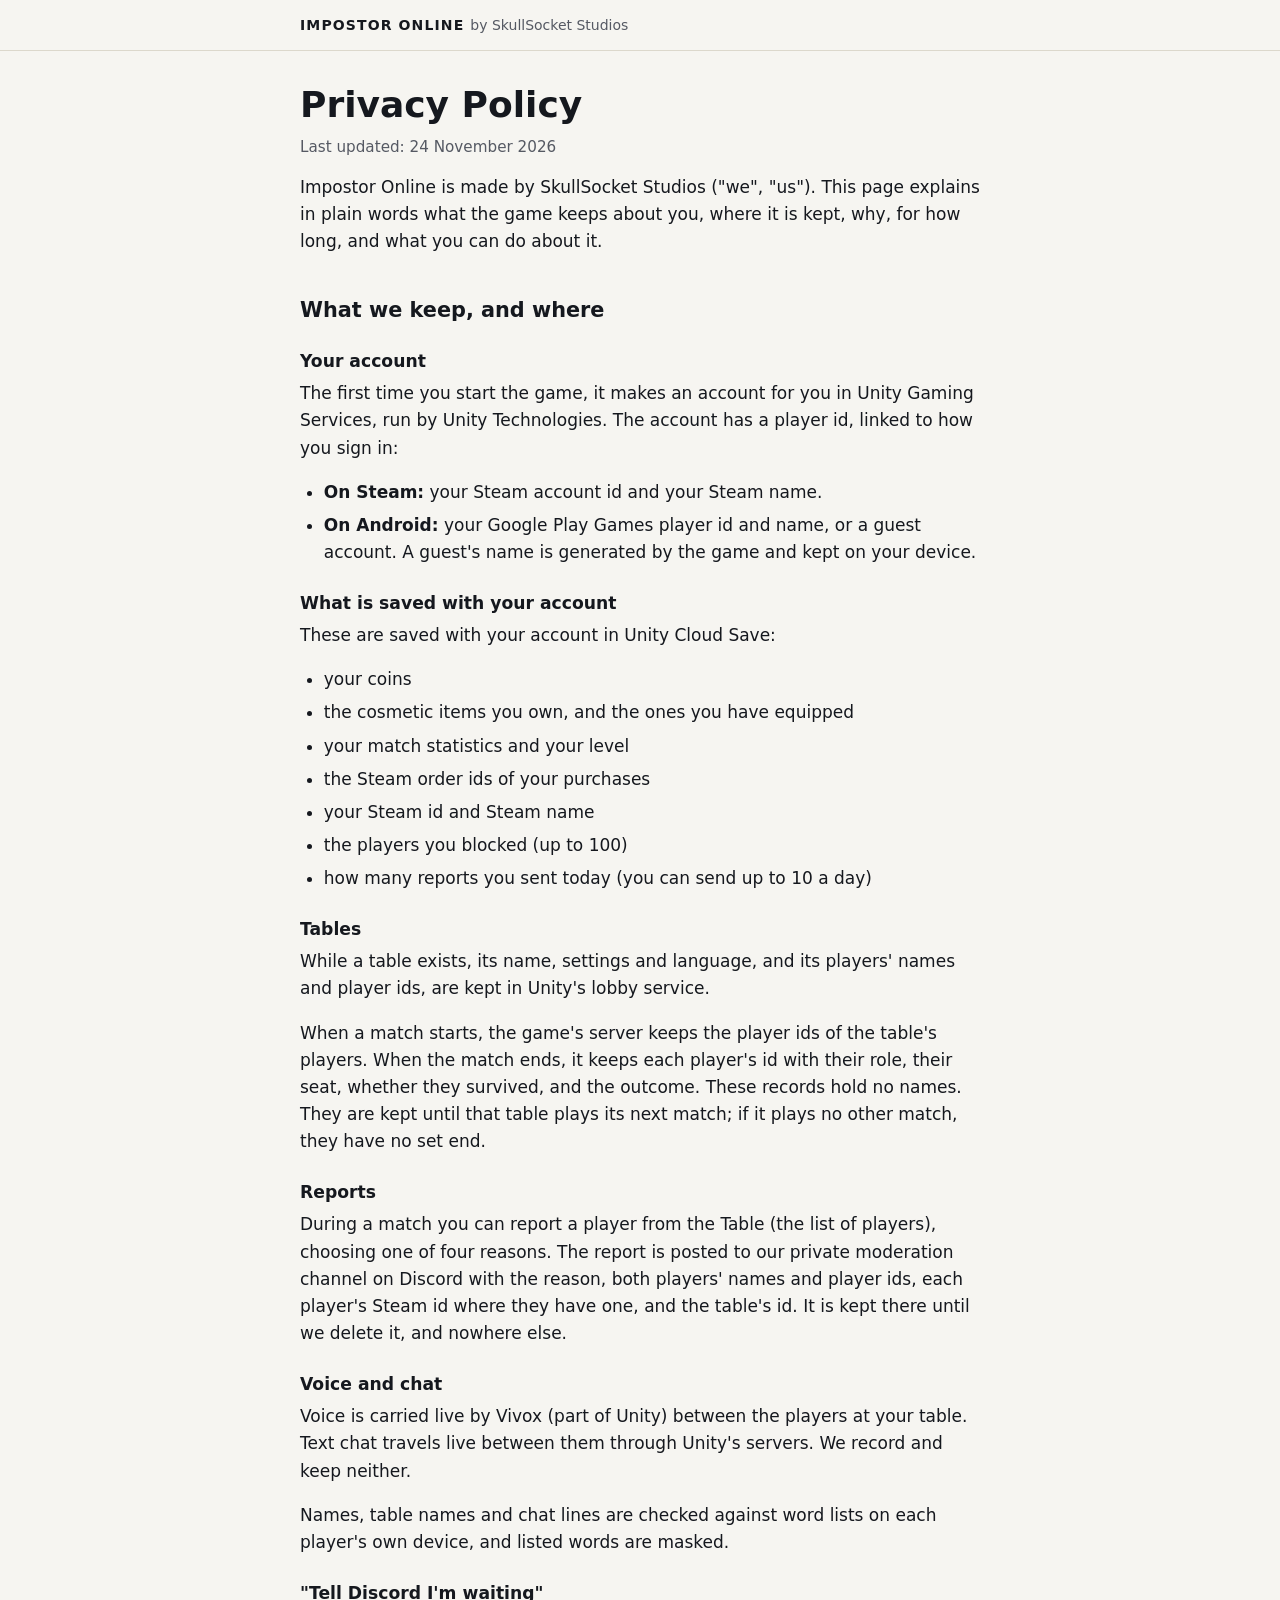
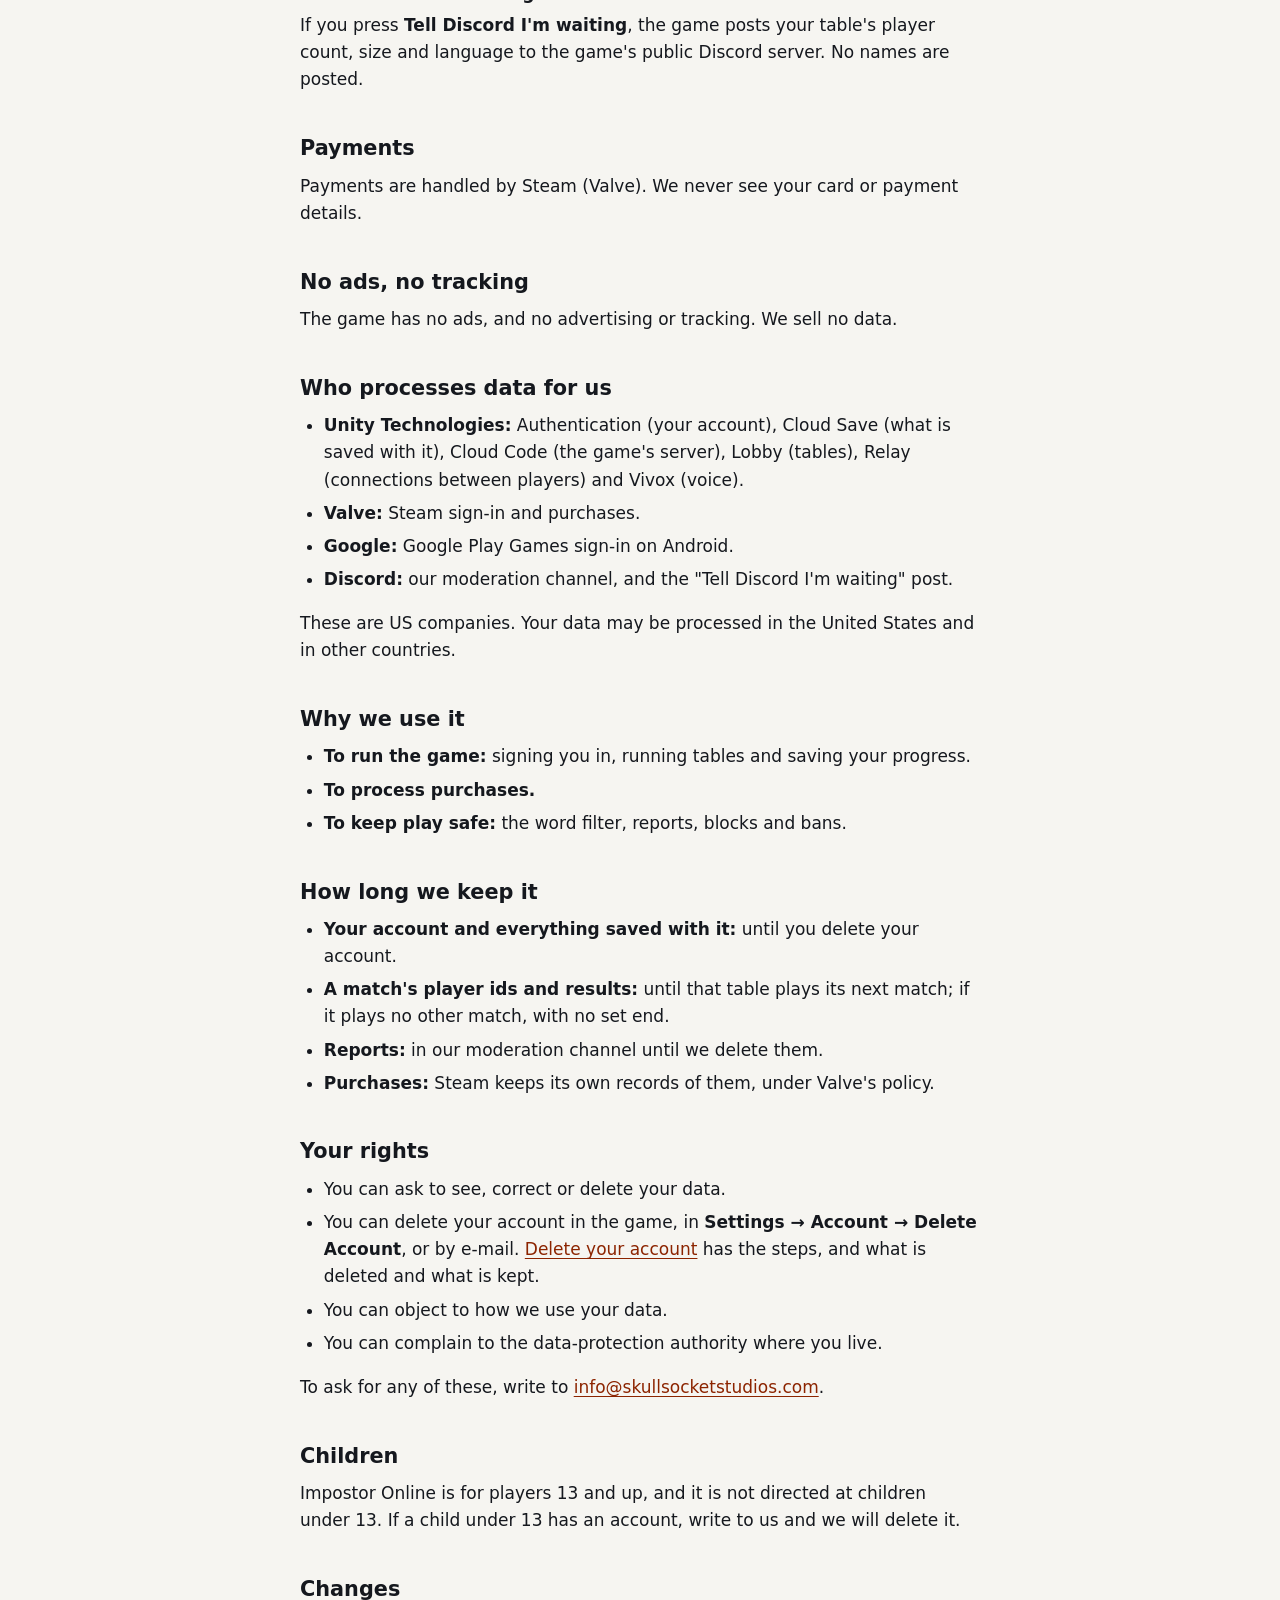
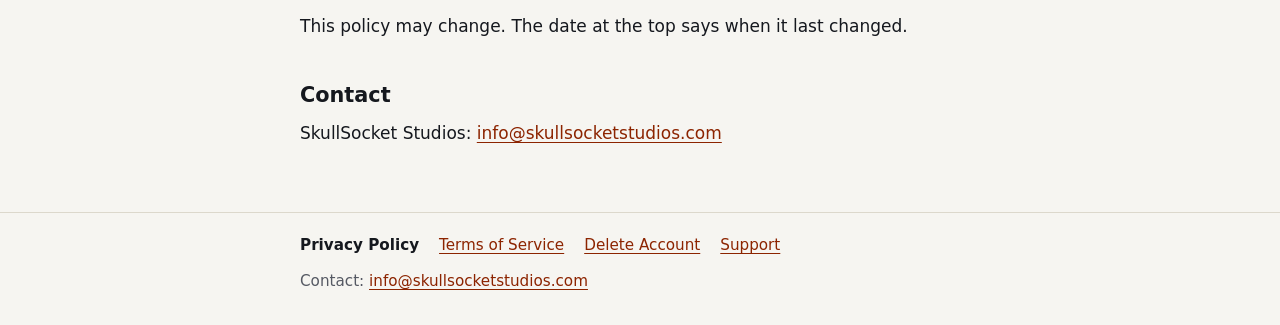
==== privacy/index.html @ 0ed31414 "Add the join page, App Links file and the policy pages Co-Authored-By: Claude Opus 5.5 <noreply@anth" ====
<!doctype html>
<html lang="en">
<head>
<meta charset="utf-8">
<meta name="viewport" content="width=device-width, initial-scale=1">
<title>Privacy Policy – Impostor Online</title>
<link rel="stylesheet" href="/assets/site.css">
</head>
<body>
<header class="site-header">
  <div class="wrap">
    <p class="brand">Impostor Online <span>by SkullSocket Studios</span></p>
  </div>
</header>

<main class="wrap">
  <h1>Privacy Policy</h1>
  <p class="updated">Last updated: <time datetime="2026-11-24">24 November 2026</time></p>

  <p>Impostor Online is made by SkullSocket Studios ("we", "us"). This page explains in plain words what the game keeps about you, where it is kept, why, for how long, and what you can do about it.</p>

  <h2>What we keep, and where</h2>

  <h3>Your account</h3>
  <p>The first time you start the game, it makes an account for you in Unity Gaming Services, run by Unity Technologies. The account has a player id, linked to how you sign in:</p>
  <ul>
    <li><strong>On Steam:</strong> your Steam account id and your Steam name.</li>
    <li><strong>On Android:</strong> your Google Play Games player id and name, or a guest account. A guest's name is generated by the game and kept on your device.</li>
  </ul>

  <h3>What is saved with your account</h3>
  <p>These are saved with your account in Unity Cloud Save:</p>
  <ul>
    <li>your coins</li>
    <li>the cosmetic items you own, and the ones you have equipped</li>
    <li>your match statistics and your level</li>
    <li>the Steam order ids of your purchases</li>
    <li>your Steam id and Steam name</li>
    <li>the players you blocked (up to 100)</li>
    <li>how many reports you sent today (you can send up to 10 a day)</li>
  </ul>

  <h3>Tables</h3>
  <p>While a table exists, its name, settings and language, and its players' names and player ids, are kept in Unity's lobby service.</p>
  <p>When a match starts, the game's server keeps the player ids of the table's players. When the match ends, it keeps each player's id with their role, their seat, whether they survived, and the outcome. These records hold no names. They are kept until that table plays its next match; if it plays no other match, they have no set end.</p>

  <h3>Reports</h3>
  <p>During a match you can report a player from the Table (the list of players), choosing one of four reasons. The report is posted to our private moderation channel on Discord with the reason, both players' names and player ids, each player's Steam id where they have one, and the table's id. It is kept there until we delete it, and nowhere else.</p>

  <h3>Voice and chat</h3>
  <p>Voice is carried live by Vivox (part of Unity) between the players at your table. Text chat travels live between them through Unity's servers. We record and keep neither.</p>
  <p>Names, table names and chat lines are checked against word lists on each player's own device, and listed words are masked.</p>

  <h3>"Tell Discord I'm waiting"</h3>
  <p>If you press <strong>Tell Discord I'm waiting</strong>, the game posts your table's player count, size and language to the game's public Discord server. No names are posted.</p>

  <h2>Payments</h2>
  <p>Payments are handled by Steam (Valve). We never see your card or payment details.</p>

  <h2>No ads, no tracking</h2>
  <p>The game has no ads, and no advertising or tracking. We sell no data.</p>

  <h2>Who processes data for us</h2>
  <ul>
    <li><strong>Unity Technologies:</strong> Authentication (your account), Cloud Save (what is saved with it), Cloud Code (the game's server), Lobby (tables), Relay (connections between players) and Vivox (voice).</li>
    <li><strong>Valve:</strong> Steam sign-in and purchases.</li>
    <li><strong>Google:</strong> Google Play Games sign-in on Android.</li>
    <li><strong>Discord:</strong> our moderation channel, and the "Tell Discord I'm waiting" post.</li>
  </ul>
  <p>These are US companies. Your data may be processed in the United States and in other countries.</p>

  <h2>Why we use it</h2>
  <ul>
    <li><strong>To run the game:</strong> signing you in, running tables and saving your progress.</li>
    <li><strong>To process purchases.</strong></li>
    <li><strong>To keep play safe:</strong> the word filter, reports, blocks and bans.</li>
  </ul>

  <h2>How long we keep it</h2>
  <ul>
    <li><strong>Your account and everything saved with it:</strong> until you delete your account.</li>
    <li><strong>A match's player ids and results:</strong> until that table plays its next match; if it plays no other match, with no set end.</li>
    <li><strong>Reports:</strong> in our moderation channel until we delete them.</li>
    <li><strong>Purchases:</strong> Steam keeps its own records of them, under Valve's policy.</li>
  </ul>

  <h2>Your rights</h2>
  <ul>
    <li>You can ask to see, correct or delete your data.</li>
    <li>You can delete your account in the game, in <strong>Settings → Account → Delete Account</strong>, or by e-mail. <a href="/delete-account/">Delete your account</a> has the steps, and what is deleted and what is kept.</li>
    <li>You can object to how we use your data.</li>
    <li>You can complain to the data-protection authority where you live.</li>
  </ul>
  <p>To ask for any of these, write to <a href="mailto:info@skullsocketstudios.com">info@skullsocketstudios.com</a>.</p>

  <h2>Children</h2>
  <p>Impostor Online is for players 13 and up, and it is not directed at children under 13. If a child under 13 has an account, write to us and we will delete it.</p>

  <h2>Changes</h2>
  <p>This policy may change. The date at the top says when it last changed.</p>

  <h2>Contact</h2>
  <p>SkullSocket Studios: <a href="mailto:info@skullsocketstudios.com">info@skullsocketstudios.com</a></p>
</main>

<footer class="site-footer">
  <div class="wrap">
    <nav aria-label="Policies">
      <a href="/privacy/" aria-current="page">Privacy Policy</a>
      <a href="/terms/">Terms of Service</a>
      <a href="/delete-account/">Delete Account</a>
      <a href="/support/">Support</a>
    </nav>
    <p>Contact: <a href="mailto:info@skullsocketstudios.com">info@skullsocketstudios.com</a></p>
  </div>
</footer>
</body>
</html>
---- assets/site.css ----
/* skullsocketgames.com: one look for every page, light and dark.
   Everything is local: no web fonts, no images, nothing from another host.
   Dark is the game's own look (its dark ink, its yellow accent); light uses the game's dark red call to action. */

:root {
  color-scheme: light dark;
  --bg: #f6f5f1;
  --surface: #ffffff;
  --text: #15181e;
  --muted: #555963;
  --line: #dcd8cc;
  --link: #8c2400;
  --button-bg: #731800;
  --button-text: #ffffff;
}

@media (prefers-color-scheme: dark) {
  :root {
    --bg: #15181e;
    --surface: #1f232b;
    --text: #ecebe6;
    --muted: #bcb9ad;
    --line: #353a45;
    --link: #e5d64b;
    --button-bg: #e5d64b;
    --button-text: #15181e;
  }
}

*,
*::before,
*::after {
  box-sizing: border-box;
}

[hidden] {
  display: none !important;
}

html {
  -webkit-text-size-adjust: 100%;
  text-size-adjust: 100%;
}

body {
  margin: 0;
  background: var(--bg);
  color: var(--text);
  font-family: system-ui, -apple-system, BlinkMacSystemFont, "Segoe UI", Roboto, "Helvetica Neue", Arial, sans-serif;
  font-size: 1.0625rem;
  line-height: 1.6;
  overflow-wrap: break-word;
}

/* 680px of content between 16px gutters. */
.wrap {
  max-width: 712px;
  margin: 0 auto;
  padding-left: 16px;
  padding-right: 16px;
}

.site-header {
  border-bottom: 1px solid var(--line);
}

.brand {
  margin: 0;
  padding: 14px 0;
  font-size: 0.875rem;
  font-weight: 800;
  letter-spacing: 0.08em;
  text-transform: uppercase;
}

.brand span {
  color: var(--muted);
  font-weight: 400;
  letter-spacing: normal;
  text-transform: none;
}

main {
  padding-top: 32px;
  padding-bottom: 48px;
}

h1 {
  margin: 0 0 8px;
  font-size: clamp(1.75rem, 7vw, 2.25rem);
  line-height: 1.2;
}

h2 {
  margin: 2em 0 0.5em;
  font-size: 1.3rem;
  line-height: 1.3;
}

h3 {
  margin: 1.5em 0 0.4em;
  font-size: 1.075rem;
  line-height: 1.35;
}

p,
ul,
ol {
  margin: 0 0 1em;
}

ul,
ol {
  padding-left: 1.4em;
}

li {
  margin-bottom: 0.35em;
}

a {
  color: var(--link);
  text-decoration-thickness: 1px;
  text-underline-offset: 0.18em;
}

a:focus-visible {
  outline: 3px solid var(--link);
  outline-offset: 2px;
  border-radius: 2px;
}

.updated {
  color: var(--muted);
  font-size: 0.95rem;
}

.site-footer {
  border-top: 1px solid var(--line);
  color: var(--muted);
  font-size: 0.95rem;
}

.site-footer .wrap {
  padding-top: 20px;
  padding-bottom: 32px;
}

.site-footer nav {
  display: flex;
  flex-wrap: wrap;
  gap: 8px 20px;
  margin-bottom: 12px;
}

.site-footer p {
  margin: 0;
}

.site-footer a[aria-current="page"] {
  color: var(--text);
  font-weight: 600;
  text-decoration: none;
}

/* The join page. */

.code {
  margin: 12px 0 16px;
  padding: 18px 12px;
  border: 1px solid var(--line);
  border-radius: 12px;
  background: var(--surface);
  font-family: ui-monospace, "SF Mono", SFMono-Regular, Menlo, Consolas, "Liberation Mono", monospace;
  font-size: clamp(2.25rem, 12vw, 3.5rem);
  font-weight: 700;
  line-height: 1.1;
  letter-spacing: 0.25em;
  /* Balances the spacing after the last character, so the code sits centred. */
  text-indent: 0.25em;
  text-align: center;
  /* One click or tap selects the whole code; letter-spacing adds nothing to what is copied. */
  -webkit-user-select: all;
  user-select: all;
}

.store {
  margin-top: 28px;
}

.button {
  display: inline-block;
  min-height: 48px;
  padding: 12px 24px;
  border-radius: 10px;
  background: var(--button-bg);
  color: var(--button-text);
  font-weight: 700;
  line-height: 24px;
  text-decoration: none;
}

.button:hover {
  filter: brightness(1.12);
}

.button:focus-visible {
  outline-offset: 3px;
}
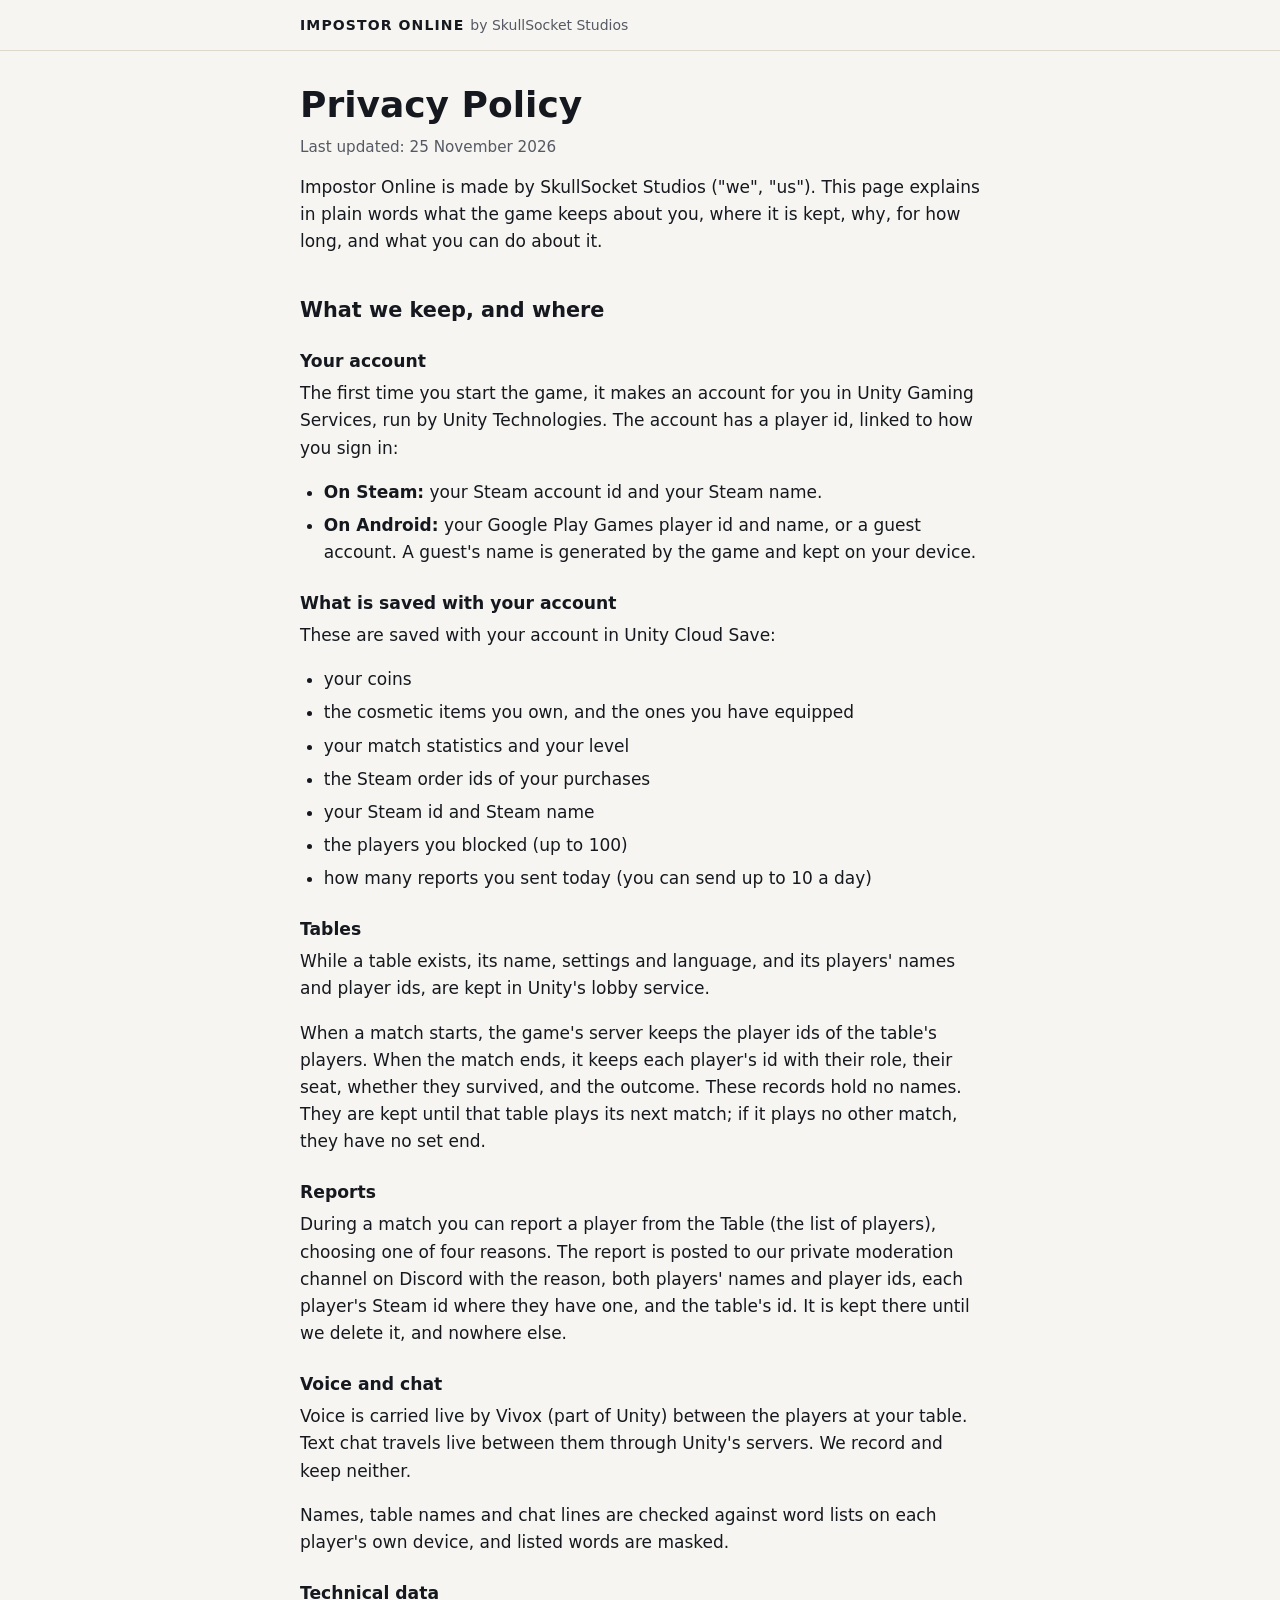
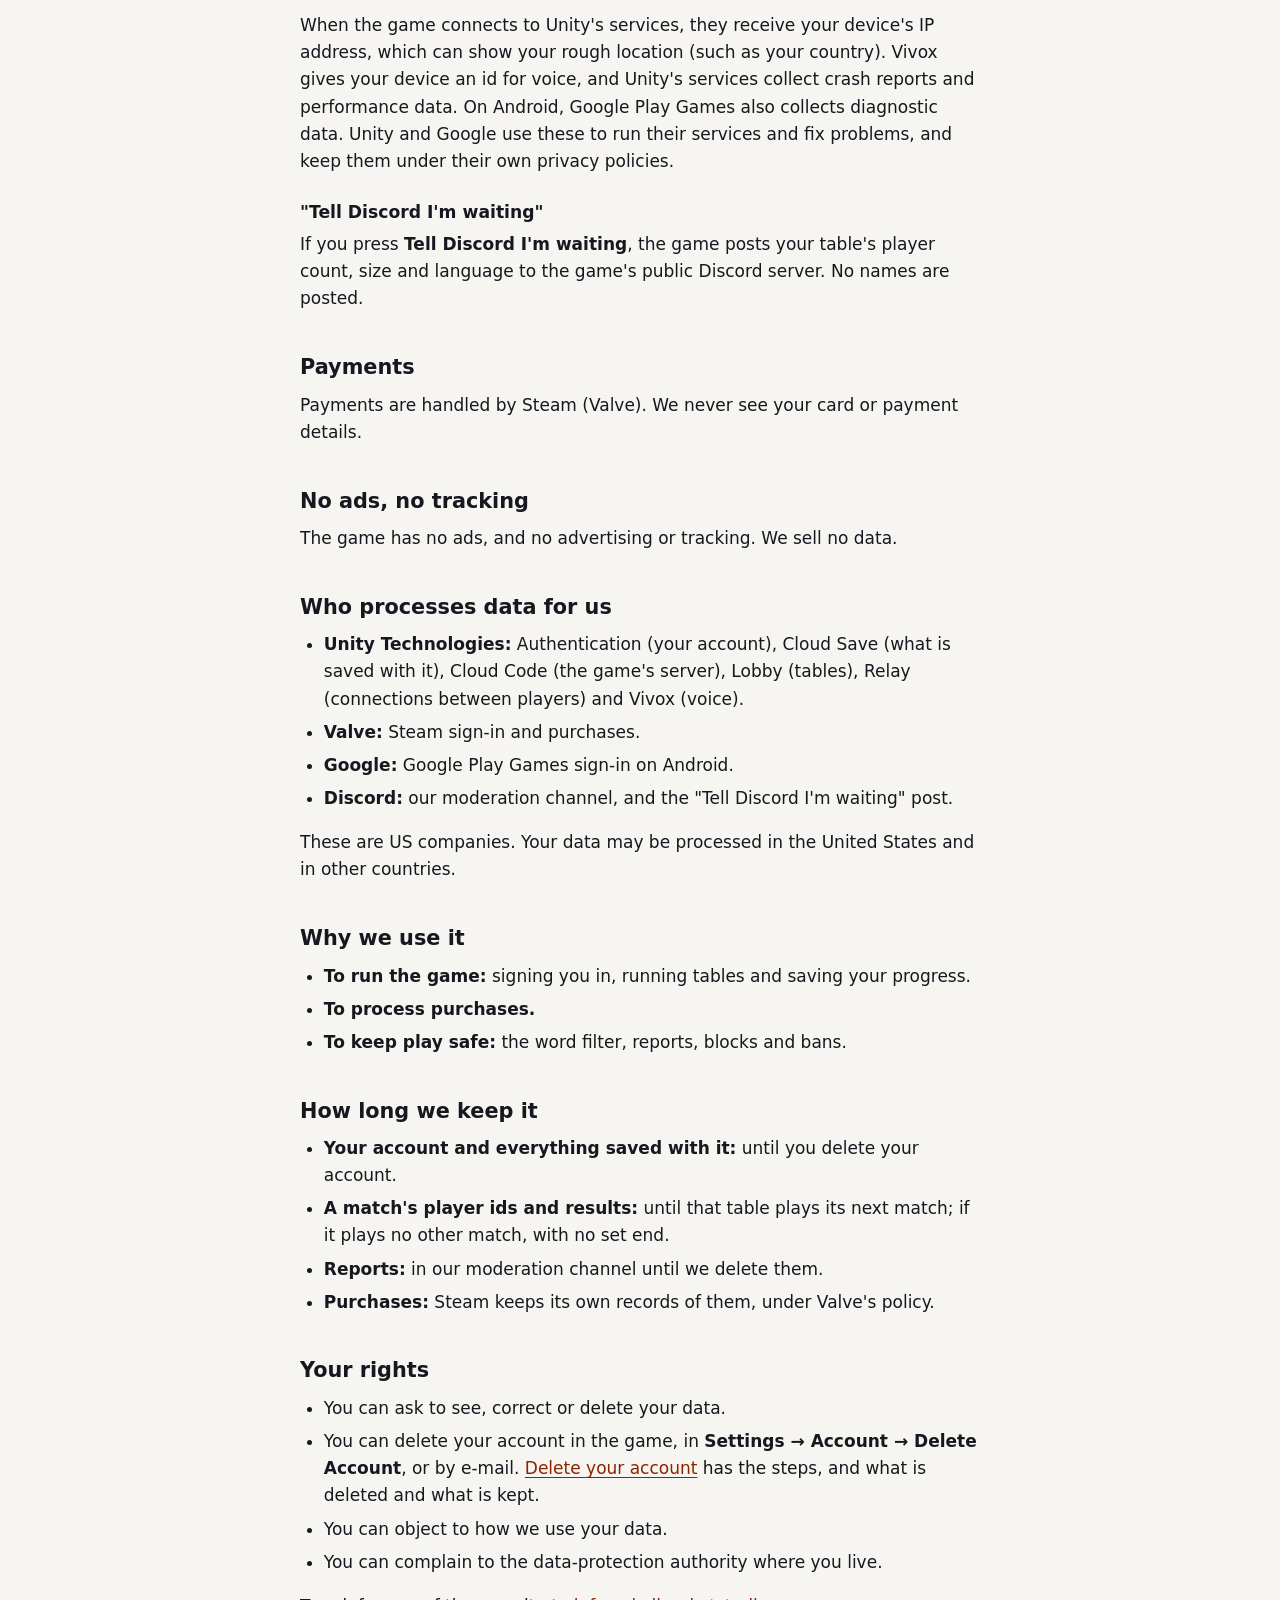
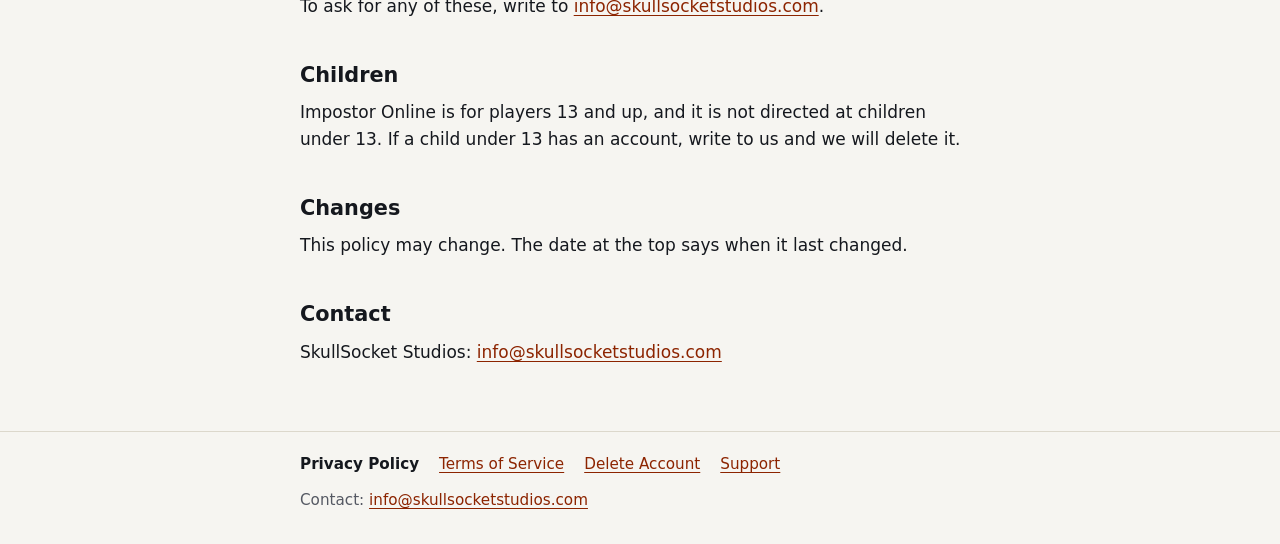
==== commit c13ee200: "docs: privacy page names the technical data Unity and Google collect A new "Technical data" paragrap" ====
--- a/privacy/index.html
+++ b/privacy/index.html
@@ -15,7 +15,7 @@
 
 <main class="wrap">
   <h1>Privacy Policy</h1>
-  <p class="updated">Last updated: <time datetime="2026-11-24">24 November 2026</time></p>
+  <p class="updated">Last updated: <time datetime="2026-11-25">25 November 2026</time></p>
 
   <p>Impostor Online is made by SkullSocket Studios ("we", "us"). This page explains in plain words what the game keeps about you, where it is kept, why, for how long, and what you can do about it.</p>
 
@@ -50,6 +50,9 @@
   <h3>Voice and chat</h3>
   <p>Voice is carried live by Vivox (part of Unity) between the players at your table. Text chat travels live between them through Unity's servers. We record and keep neither.</p>
   <p>Names, table names and chat lines are checked against word lists on each player's own device, and listed words are masked.</p>
+
+  <h3>Technical data</h3>
+  <p>When the game connects to Unity's services, they receive your device's IP address, which can show your rough location (such as your country). Vivox gives your device an id for voice, and Unity's services collect crash reports and performance data. On Android, Google Play Games also collects diagnostic data. Unity and Google use these to run their services and fix problems, and keep them under their own privacy policies.</p>
 
   <h3>"Tell Discord I'm waiting"</h3>
   <p>If you press <strong>Tell Discord I'm waiting</strong>, the game posts your table's player count, size and language to the game's public Discord server. No names are posted.</p>
